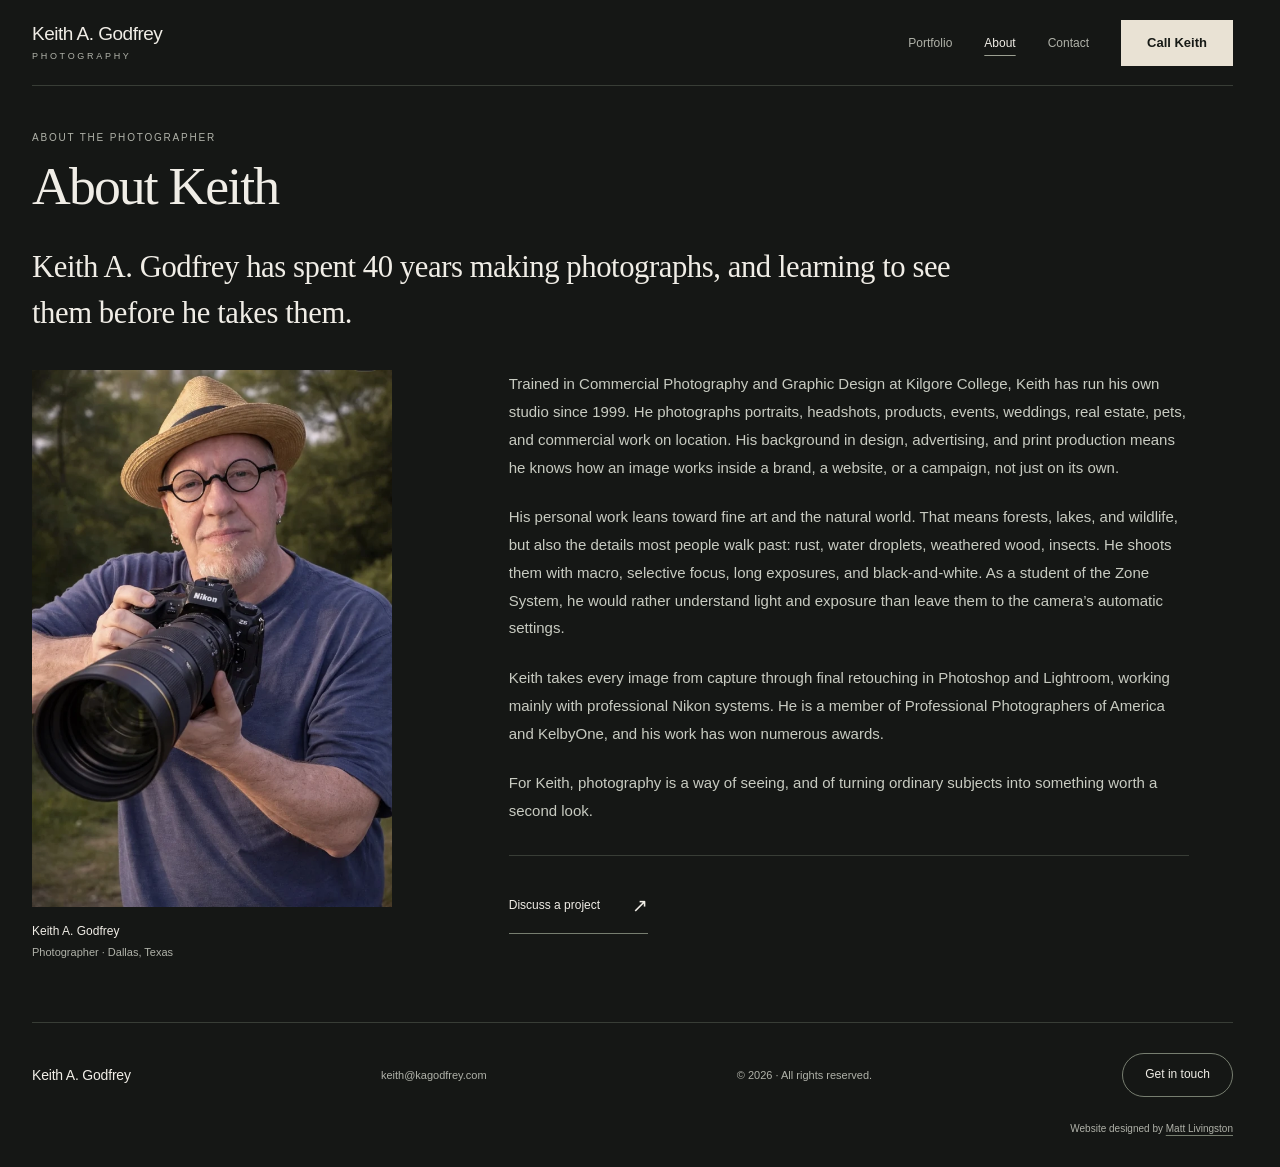
==== about/index.html @ 28122fe3 "revamp 11.12.26" ====
<!doctype html>
<html lang="en">
<head>
  <meta charset="utf-8">
  <meta name="viewport" content="width=device-width, initial-scale=1">
  <meta name="theme-color" content="#151715">
  <title>About Keith A. Godfrey | Photographer</title>
  <meta name="description" content="Meet Keith A. Godfrey, a Dallas photographer with 40 years of experience in photography, design, and image finishing.">
  <meta name="author" content="Keith A. Godfrey">
  <meta name="robots" content="index, follow, max-image-preview:large">
  <link rel="canonical" href="https://kagodfrey.com/about/">
  <meta property="og:type" content="website">
  <meta property="og:site_name" content="Keith A. Godfrey Photography">
  <meta property="og:locale" content="en_US">
  <meta property="og:url" content="https://kagodfrey.com/about/">
  <meta property="og:title" content="Keith Godfrey | Professional Photography">
  <meta property="og:description" content="Explore the photography and portfolio of Keith Godfrey.">
  <meta property="og:image" content="https://kagodfrey.com/og-image.png">
  <meta property="og:image:secure_url" content="https://kagodfrey.com/og-image.png">
  <meta property="og:image:type" content="image/png">
  <meta property="og:image:width" content="1200">
  <meta property="og:image:height" content="630">
  <meta property="og:image:alt" content="Keith Godfrey Photography — Keith holding his Nikon camera alongside portrait, event, commercial, and fine art photography services and KAGodfrey.com">
  <meta name="twitter:card" content="summary_large_image">
  <meta name="twitter:title" content="Keith Godfrey | Professional Photography">
  <meta name="twitter:description" content="Explore the photography and portfolio of Keith Godfrey.">
  <meta name="twitter:image" content="https://kagodfrey.com/og-image.png">
  <meta name="twitter:image:alt" content="Keith Godfrey Photography — Keith holding his Nikon camera alongside portrait, event, commercial, and fine art photography services and KAGodfrey.com">
  <link rel="icon" href="../favicon.svg" type="image/svg+xml">
  <link rel="stylesheet" href="../styles.css?v=20">
  <script src="../script.js?v=11" defer></script>

  <script type="application/ld+json">
{
  "@context": "https://schema.org",
  "@graph": [
    {
      "@type": "AboutPage",
      "@id": "https://kagodfrey.com/about/#webpage",
      "url": "https://kagodfrey.com/about/",
      "name": "About Keith A. Godfrey | Photographer",
      "description": "Meet Keith A. Godfrey, a Dallas photographer with 40 years of experience in photography, design, and image finishing.",
      "inLanguage": "en-US",
      "isPartOf": {
        "@id": "https://kagodfrey.com/#website"
      },
      "mainEntity": {
        "@id": "https://kagodfrey.com/#keith-godfrey"
      },
      "primaryImageOfPage": {
        "@type": "ImageObject",
        "url": "https://kagodfrey.com/og-image.png",
        "width": 1200,
        "height": 630,
        "caption": "Keith Godfrey Photography \u2014 Keith holding his Nikon camera alongside portrait, event, commercial, and fine art photography services and KAGodfrey.com"
      }
    },
    {
      "@type": "Person",
      "@id": "https://kagodfrey.com/#keith-godfrey",
      "name": "Keith A. Godfrey",
      "url": "https://kagodfrey.com/",
      "telephone": "+1-405-207-3636",
      "email": "keith@kagodfrey.com",
      "image": "https://kagodfrey.com/webp/keith-godfrey-dallas-photographer-camera-portrait.webp"
    }
  ]
}
  </script>
</head>
<body>
<a class="skip-link" href="#main">Skip to content</a><header class="site-header" id="top"><a class="brand" href="../" aria-label="Keith A. Godfrey home">Keith A. Godfrey<span>Photography</span></a><nav aria-label="Main navigation"><a href="../">Portfolio</a><a href="../about/" aria-current="page">About</a><a href="../contact/">Contact</a></nav><a class="call-button header-call" href="tel:+14052073636" aria-label="Call Keith at (405) 207-3636">Call Keith</a></header><main class="content-page about-page wrap" id="main" tabindex="-1">
  <p class="eyebrow">About the photographer</p>
  <h1>About Keith</h1>
  <p class="about-intro">Keith A. Godfrey has spent 40 years making photographs, and learning to see them before he takes them.</p>
  <div class="about-layout">
    <figure class="about-identity">
      <img class="about-portrait" src="../webp/previews/keith-godfrey-dallas-photographer-camera-portrait-640.webp" alt="Keith Godfrey holding his camera outdoors" width="1320" height="1967" srcset="../webp/previews/keith-godfrey-dallas-photographer-camera-portrait-640.webp 640w, ../webp/previews/keith-godfrey-dallas-photographer-camera-portrait-960.webp 960w, ../webp/keith-godfrey-dallas-photographer-camera-portrait.webp 1320w" sizes="(max-width: 600px) 260px, 360px">
      <figcaption>Keith A. Godfrey <span>Photographer · Dallas, Texas</span></figcaption>
    </figure>
    <div class="prose">
        <p>Trained in Commercial Photography and Graphic Design at Kilgore College, Keith has run his own studio since 1999. He photographs portraits, headshots, products, events, weddings, real estate, pets, and commercial work on location. His background in design, advertising, and print production means he knows how an image works inside a brand, a website, or a campaign, not just on its own.</p>
        <p>His personal work leans toward fine art and the natural world. That means forests, lakes, and wildlife, but also the details most people walk past: rust, water droplets, weathered wood, insects. He shoots them with macro, selective focus, long exposures, and black-and-white. As a student of the Zone System, he would rather understand light and exposure than leave them to the camera’s automatic settings.</p>
        <p>Keith takes every image from capture through final retouching in Photoshop and Lightroom, working mainly with professional Nikon systems. He is a member of Professional Photographers of America and KelbyOne, and his work has won numerous awards.</p>
        <p>For Keith, photography is a way of seeing, and of turning ordinary subjects into something worth a second look.</p>
      <div class="about-contact"><a class="line-link" href="../contact/">Discuss a project <span aria-hidden="true">↗</span></a></div>
    </div>
  </div>
</main><footer class="wrap"><a href="../" class="footer-name">Keith A. Godfrey</a><a class="footer-email" href="mailto:keith@kagodfrey.com">keith@kagodfrey.com</a><p>© <span id="year">2026</span> · All rights reserved.</p><a class="pill-link footer-contact" href="../contact/">Get in touch</a><p class="design-credit">Website designed by <a href="https://ManicWebmaster.com">Matt Livingston</a></p></footer><a class="call-button mobile-call" href="tel:+14052073636">Call Keith · (405) 207-3636</a>
</body>
</html>
---- styles.css ----
/* Keith A. Godfrey — a quiet frame for the photographs. */
:root {
  color-scheme: dark;
  --paper: #151715;
  --surface: #1e211e;
  --ink: #f0ede6;
  --muted: #b0b2a9;
  --line: #383d36;
  --accent: #e9e2d4;
  --sans: 'Helvetica Neue', Helvetica, Arial, sans-serif;
  --serif: Georgia, 'Times New Roman', serif;
  --gutter: 10px;
}
* { box-sizing: border-box; }
html { scroll-behavior: smooth; scroll-padding-top: 100px; scrollbar-gutter: stable; }
body { margin: 0; background: var(--paper); color: var(--ink); font-family: var(--sans); -webkit-font-smoothing: antialiased; }
body.viewer-open { overflow: hidden; }
::selection { background: var(--accent); color: var(--paper); }
a { color: inherit; text-decoration: none; }
button { font: inherit; cursor: pointer; }
a, button { -webkit-tap-highlight-color: transparent; }
main a { scroll-margin-block: 100px; }
a:focus-visible, button:focus-visible { outline: 2px solid var(--accent); outline-offset: 5px; }
figure, p, h1, h2 { margin: 0; }
img { display: block; width: 100%; height: auto; }
[hidden] { display: none !important; }
.wrap, .site-header { width: min(calc(100% - 64px), 1680px); margin-inline: auto; }
.site-header { position: sticky; top: 0; z-index: 10; min-height: 86px; display: flex; gap: 32px; align-items: center; justify-content: space-between; background: var(--paper); border-bottom: 1px solid var(--line); }
.brand { font-size: 19px; font-weight: 500; letter-spacing: -.5px; line-height: 1.2; white-space: nowrap; }
.brand span { display: block; margin-top: 5px; color: var(--muted); font-size: 9px; font-weight: 400; text-transform: uppercase; letter-spacing: 2.7px; }
.site-header nav { display: flex; gap: 32px; margin-left: auto; font-size: 12px; }
.site-header nav a { padding-block: 16px; color: var(--muted); transition: color .2s; }
.site-header nav a:hover, .site-header nav a[aria-current=page] { color: var(--ink); }
.site-header nav a[aria-current=page] { text-decoration: underline; text-decoration-color: #9b9f91; text-underline-offset: 8px; }
.call-button { display: inline-flex; justify-content: center; align-items: center; min-height: 46px; padding: 14px 26px; background: var(--accent); color: #171a16; font-size: 13px; font-weight: 650; transition: background .2s; }
.call-button:hover { background: #fff9ee; }
.call-button:focus-visible { outline-offset: 5px; }
.mobile-call { display: none; }
.micro { font-size: 12px; color: var(--muted); line-height: 1.6; }
.eyebrow { font-size: 10px; line-height: 1.5; font-weight: 400; text-transform: uppercase; letter-spacing: 1.8px; color: var(--muted); }
h1 { font: 400 clamp(38px, 4.2vw, 64px)/1.1 var(--serif); letter-spacing: -1.9px; }
.portfolio-heading { display: flex; justify-content: space-between; gap: 24px; align-items: center; margin: 27px 0 24px; }
.portfolio-heading h1 { font-size: clamp(34px, 3.6vw, 52px); }
.portfolio-heading .micro { margin-top: 8px; }
.line-link { display: inline-flex; gap: 32px; align-items: center; border-bottom: 1px solid #777e70; padding: 10px 0; font-size: 12px; }
.line-link:hover { border-color: var(--ink); }
.line-link span { font-size: 19px; }
.featured .eyebrow { display: flex; justify-content: space-between; gap: 16px; margin-bottom: 12px; }
.featured .eyebrow span { letter-spacing: .8px; }
.featured-grid { display: grid; grid-template-columns: minmax(0,.9372263fr) minmax(0,.9742033fr) minmax(0,1.3209877fr); gap: var(--gutter); align-items: start; }
.image-link { display: block; position: relative; overflow: hidden; background: var(--surface); }
.image-link img { object-fit: contain; }
.image-action { position: absolute; bottom: 12px; left: 12px; padding: 9px 12px; background: var(--accent); color: #171a16; font-size: 11px; opacity: 0; transform: translateY(4px); transition: opacity .2s, transform .2s; pointer-events: none; }
.image-link:hover .image-action, .image-link:focus-visible .image-action { opacity: 1; transform: none; }
.gallery { margin-top: 28px; }
.gallery-heading { display: flex; align-items: center; justify-content: space-between; gap: 20px; margin-bottom: 15px; padding-top: 20px; border-top: 1px solid var(--line); }
.gallery-heading h2 { font-size: 17px; font-weight: 450; letter-spacing: -.2px; }
.gallery-heading .micro { font-size: 11px; }
/* A usable native grid remains if JavaScript is unavailable. */
.gallery-grid { display: grid; grid-template-columns: repeat(3, minmax(0, 1fr)); gap: var(--gutter); align-items: start; }
.gallery-grid.rows-ready { display: flex; flex-wrap: wrap; align-content: flex-start; }
.gallery-grid.rows-ready .photograph { flex: 0 0 auto; min-width: 0; }
.gallery-grid.rows-ready .image-link, .gallery-grid.rows-ready img { width: 100%; height: 100%; }
footer { display: flex; flex-wrap: wrap; justify-content: space-between; align-items: center; gap: 24px; border-top: 1px solid var(--line); margin-top: 36px; padding-block: 30px; }
.footer-name { font-size: 14px; font-weight: 500; letter-spacing: -.2px; }
footer p, .footer-email { font-size: 11px; color: var(--muted); }
.footer-email:hover { color: var(--ink); }
.skip-link { position: fixed; top: -100px; left: 20px; z-index: 30; background: var(--accent); color: #171a16; padding: 14px; }
.skip-link:focus { top: 20px; }
.content-page { min-height: calc(100svh - 190px); padding-block: 44px 24px; }
.content-page > h1 { margin: 12px 0 36px; }
.about-layout { display: grid; grid-template-columns: minmax(200px, .85fr) minmax(0, 1.5fr); gap: clamp(36px, 7vw, 100px); max-width: 1160px; }
.about-portrait { max-width: 360px; }
.about-intro { max-width: 930px; margin: -8px 0 34px; font: 400 clamp(24px, 2.4vw, 32px)/1.5 var(--serif); letter-spacing: -.45px; }
.about-identity { max-width: 360px; }
.about-identity figcaption { margin-top: 15px; color: var(--ink); font-size: 12px; line-height: 1.6; }
.about-identity figcaption span { display: block; margin-top: 3px; color: var(--muted); font-size: 11px; }
.about-page .prose > p:first-child { font: inherit; color: inherit; letter-spacing: normal; }
.about-contact { margin-top: 30px; padding-top: 18px; border-top: 1px solid var(--line); }
.prose { max-width: 680px; font-size: 15px; line-height: 1.85; color: #c8cbc1; }
.prose p { margin-bottom: 22px; }
.prose p:first-child, .lead { color: var(--ink); font: 400 27px/1.5 var(--serif); letter-spacing: -.45px; }
.prose .line-link { margin-top: 4px; color: var(--ink); }
/* Contact methods share a baseline and leave no empty form area. */
.contact-intro { margin-bottom: 32px; }
.contact-intro p:first-child { margin-bottom: 12px; }
.contact-layout { display: grid; grid-template-columns: 1fr 1fr; gap: clamp(30px, 6vw, 90px); max-width: 1160px; }
.contact-method { min-width: 0; border-top: 1px solid var(--line); padding-top: 22px; }
.contact-number, .contact-email { display: block; width: fit-content; color: var(--ink); font-size: clamp(25px, 3vw, 42px); font-weight: 400; letter-spacing: -1.2px; margin: 22px 0 27px; line-height: 1.4; }
.contact-email { font-size: clamp(24px, 2.5vw, 36px); padding-block: 4px; overflow-wrap: anywhere; }
.contact-number:hover, .contact-email:hover { text-decoration: underline; text-underline-offset: 8px; text-decoration-thickness: 1px; }
.contact-method .line-link { min-height: 46px; }
/* The complete photograph remains visible in the viewer. */
.lightbox { border: 0; padding: 78px 80px 64px; width: 100vw; max-width: 100vw; height: 100dvh; max-height: 100dvh; background: #0e100e; color: var(--ink); }
.lightbox[open] { display: flex; align-items: center; justify-content: center; }
.lightbox::backdrop { background: #0e100e; }
.viewer-top { position: absolute; top: 20px; left: 30px; right: 30px; display: flex; align-items: center; justify-content: space-between; font-size: 11px; color: var(--muted); }
.lightbox button { background: transparent; border: 0; color: var(--ink); padding: 12px; }
.viewer-close { font-size: 12px; }
.viewer-close span { margin-left: 20px; font-size: 27px; vertical-align: middle; }
.viewer-prev, .viewer-next { position: absolute; top: 46%; font-size: 30px; min-width: 44px; min-height: 44px; }
.viewer-prev { left: 12px; } .viewer-next { right: 12px; }
.viewer-content { width: 100%; max-width: 1600px; height: 100%; display: flex; flex-direction: column; align-items: center; justify-content: center; }
.viewer-image { width: auto; max-width: 100%; height: auto; min-height: 0; max-height: calc(100% - 45px); object-fit: contain; touch-action: pan-y; }
.viewer-caption { display: flex; justify-content: space-between; align-items: start; gap: 25px; width: 100%; padding-top: 18px; font-size: 11px; color: var(--muted); }
.viewer-counter { white-space: nowrap; }
.viewer-help { position: absolute; bottom: 18px; left: 30px; right: 30px; text-align: center; font-size: 10px; color: var(--muted); }
@media(min-width:1800px) { .featured-grid { max-width: 1440px; margin-inline: auto; } }
@media(max-width:900px) {
  .wrap, .site-header { width: calc(100% - 40px); }
  .site-header { gap: 24px; }.site-header nav { gap: 24px; }
  .gallery-grid { grid-template-columns: repeat(2, minmax(0,1fr)); }
  .about-layout { gap: 36px; }
}
@media(max-width:600px) {
  :root { --gutter: 7px; }
  html { scroll-padding-top: 90px; }
  body { padding-bottom: calc(84px + env(safe-area-inset-bottom)); }
  .wrap, .site-header { width: calc(100% - 28px); }
  .site-header { min-height: 74px; gap: 12px; }
  .brand { font-size: clamp(14px, 4vw, 18px); letter-spacing: -.5px; }
  .brand span { font-size: 8px; letter-spacing: 2px; }
  .site-header nav { gap: 16px; font-size: 11px; }
  .header-call { display: none; }
  .mobile-call { display: flex; position: fixed; z-index: 15; bottom: calc(12px + env(safe-area-inset-bottom)); left: 14px; right: 14px; min-height: 52px; box-shadow: 0 0 0 6px var(--paper), 0 8px 24px #0006; }
  .viewer-open .mobile-call { visibility: hidden; }
  .portfolio-heading { align-items: end; gap: 12px; margin: 23px 0; }
  .portfolio-heading h1 { font-size: 32px; letter-spacing: -1.5px; }
  .portfolio-heading .micro { font-size: 10px; max-width: 205px; }
  .portfolio-heading .line-link { font-size: 10px; gap: 12px; max-width: 86px; flex-shrink: 0; line-height: 1.5; }
  .featured .eyebrow { font-size: 9px; letter-spacing: 1.1px; }
  .featured .eyebrow span { font-size: 8px; }
  .featured-grid { grid-template-columns: minmax(0,.9372263fr) minmax(0,.9742033fr); }
  .featured-grid .photograph:last-child { display: none; }
  .gallery { margin-top: 22px; }
  .gallery-heading { padding-top: 17px; margin-bottom: 13px; }
  .gallery-heading h2 { font-size: 16px; }
  .gallery-heading .micro { font-size: 10px; }
  .image-action { display: none; }
  footer { flex-wrap: wrap; gap: 16px; margin-top: 28px; padding-block: 26px; }
  .footer-name { width: 100%; }
  footer p, .footer-email { font-size: 10px; }
  .content-page { padding-block: 30px 12px; min-height: calc(100svh - 290px); }
  .content-page > h1 { margin-bottom: 26px; font-size: 44px; }
  .about-layout, .contact-layout { grid-template-columns: 1fr; gap: 28px; }
  .about-portrait { max-width: 260px; }
  .about-intro { margin: -8px 0 27px; font-size: 24px; }
  .about-identity { max-width: 260px; }
  .contact-intro { margin-bottom: 28px; }
  .contact-method { padding-top: 19px; }
  .contact-method .call-button { display: none; }
  .contact-email { font-size: clamp(23px, 5.8vw, 30px); margin-block: 18px 22px; }
  .prose { font-size: 15px; }.prose p:first-child { font-size: 24px; }
  .contact-number { font-size: clamp(29px, 7.5vw, 36px); margin-block: 18px 22px; }
  .lightbox { padding: 72px 36px 70px; }
  .viewer-top { left: 18px; right: 10px; font-size: 9px; }
  .viewer-close span { margin-left: 10px; }
  .viewer-prev { left: 0; }.viewer-next { right: 0; }
  .viewer-prev, .viewer-next { font-size: 23px; min-width: 44px; min-height: 44px; padding: 5px !important; }
  .viewer-caption { font-size: 10px; }.viewer-help { font-size: 9px; line-height: 1.5; }
}
@media(max-width:360px) { .site-header nav { gap: 11px; }.portfolio-heading h1 { font-size: 29px; } }
@media(prefers-reduced-motion:reduce) { html { scroll-behavior:auto; } *,*::before,*::after { transition:none !important; animation:none !important; } }

/* Contact form */
.contact-form-section { display:grid; grid-template-columns: .75fr 1.4fr; gap:clamp(30px,6vw,90px); max-width:1160px; margin-top:46px; padding-top:32px; border-top:1px solid var(--line); }
.form-intro h2 { font:400 32px/1.2 var(--serif); letter-spacing:-.8px; margin-bottom:12px; }
.form-intro p { color:var(--muted); font-size:14px; line-height:1.7; max-width:230px; }
.form-fields { border:0; margin:0; padding:0; min-width:0; }
.form-grid { display:grid; grid-template-columns:repeat(2,minmax(0,1fr)); gap:22px 18px; }
.form-field { min-width:0; }
.form-field-wide { grid-column:1/-1; }
.form-field label { display:block; font-size:13px; margin-bottom:9px; }
.form-field label span { font-size:11px; color:var(--muted); }
.form-field input, .form-field textarea { width:100%; border:1px solid #666d60; border-radius:0; background:var(--surface); color:var(--ink); padding:13px 14px; font:400 16px/1.5 var(--sans); }
.form-field input { min-height:50px; }
.form-field textarea { resize:vertical; min-height:150px; }
.form-field input, .form-field textarea { scroll-margin-block: 110px; }
.form-field input:focus-visible, .form-field textarea:focus-visible { outline:2px solid var(--accent); outline-offset:3px; }
.form-submit { min-height:48px; margin-top:22px; padding:13px 25px; border:1px solid var(--accent); border-radius:0; background:var(--surface); color:var(--ink); font-size:13px; }
.form-submit:hover:not(:disabled) { background:#353a33; }
.form-fields:disabled { opacity:.7; }
.form-submit:disabled { cursor:wait; }
.form-status { margin-top:18px; font-size:14px; line-height:1.7; scroll-margin-block:110px; }
.form-status:empty { display:none; }
.form-status[data-state=success] { color:#d5e6bd; }
.form-status[data-state=error] { color:#ffd0c2; }
.form-status:focus { outline:1px solid var(--line); outline-offset:8px; }
.visually-hidden { position:absolute; width:1px; height:1px; padding:0; margin:-1px; overflow:hidden; clip-path:inset(50%); white-space:nowrap; border:0; }
@media(max-width:700px) { .contact-form-section { grid-template-columns:1fr; gap:24px; margin-top:32px; padding-top:26px; }.form-intro p { max-width:none; } }
@media(max-width:440px) { .form-grid { grid-template-columns:1fr; gap:18px; } }

/* Quiet pill actions and the studio's design credit. */
.pill-link { display:inline-flex; align-items:center; justify-content:center; gap:18px; min-height:44px; border:1px solid #777e70; border-radius:999px; padding:11px 22px; color:var(--ink); font-size:12px; line-height:1.4; transition:background .2s,border-color .2s; }
.pill-link:hover { background:var(--surface); border-color:var(--accent); }
.pill-link span { font-size:17px; }
footer .design-credit { flex-basis:100%; text-align:right; margin-top:0; font-size:10px; line-height:1.6; color:var(--muted); }
.design-credit a { text-decoration:underline; text-underline-offset:3px; text-decoration-color:#777e70; }
.design-credit a:hover { color:var(--ink); }
@media(max-width:600px) {
  .portfolio-heading { flex-wrap:wrap; align-items:center; }
  .portfolio-heading .pill-link { flex-shrink:0; font-size:11px; gap:12px; padding:10px 16px; }
  footer .design-credit { text-align:left; }
}
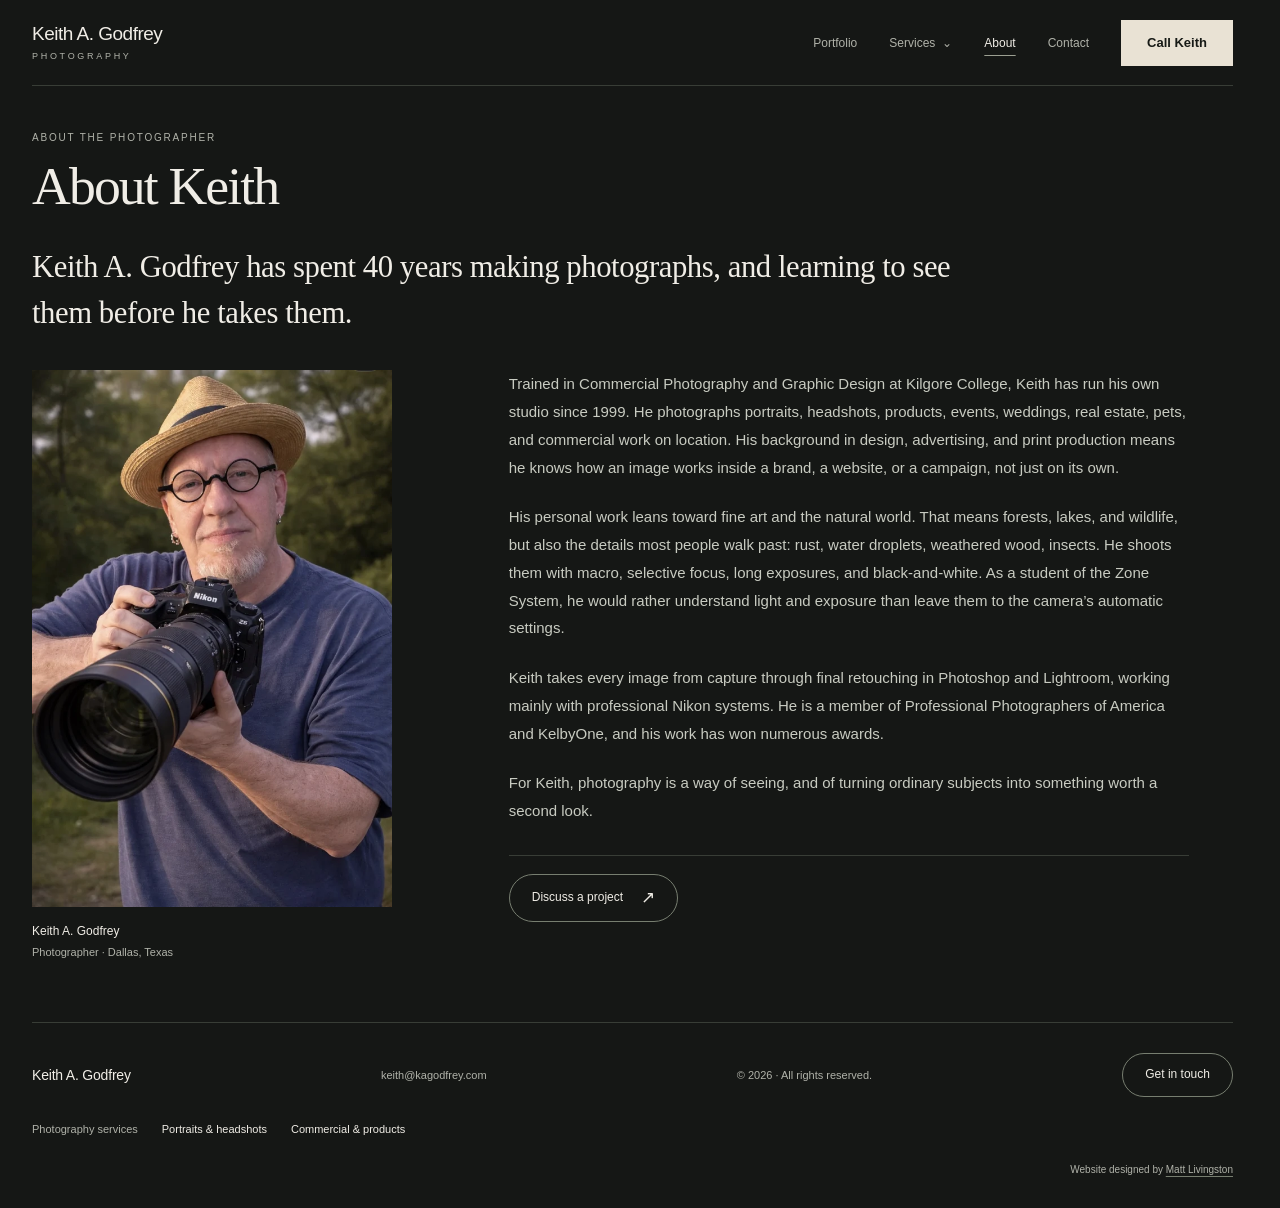
==== commit 4b9e845b: "..." ====
--- a/about/index.html
+++ b/about/index.html
@@ -27,8 +27,8 @@
   <meta name="twitter:image" content="https://kagodfrey.com/og-image.png">
   <meta name="twitter:image:alt" content="Keith Godfrey Photography — Keith holding his Nikon camera alongside portrait, event, commercial, and fine art photography services and KAGodfrey.com">
   <link rel="icon" href="../favicon.svg" type="image/svg+xml">
-  <link rel="stylesheet" href="../styles.css?v=20">
-  <script src="../script.js?v=11" defer></script>
+  <link rel="stylesheet" href="../styles.css?v=21">
+  <script src="../script.js?v=12" defer></script>
 
   <script type="application/ld+json">
 {
@@ -69,7 +69,7 @@
   </script>
 </head>
 <body>
-<a class="skip-link" href="#main">Skip to content</a><header class="site-header" id="top"><a class="brand" href="../" aria-label="Keith A. Godfrey home">Keith A. Godfrey<span>Photography</span></a><nav aria-label="Main navigation"><a href="../">Portfolio</a><a href="../about/" aria-current="page">About</a><a href="../contact/">Contact</a></nav><a class="call-button header-call" href="tel:+14052073636" aria-label="Call Keith at (405) 207-3636">Call Keith</a></header><main class="content-page about-page wrap" id="main" tabindex="-1">
+<a class="skip-link" href="#main">Skip to content</a><header class="site-header" id="top"><a class="brand" href="../" aria-label="Keith A. Godfrey home">Keith A. Godfrey<span>Photography</span></a><nav aria-label="Main navigation"><a href="../">Portfolio</a><details class="services-menu"><summary>Services <span aria-hidden="true">⌄</span></summary><div class="services-dropdown"><a href="../portrait-headshot-photography/">Portraits &amp; headshots</a><a href="../commercial-product-photography/">Commercial &amp; products</a></div></details><a href="../about/" aria-current="page">About</a><a href="../contact/">Contact</a></nav><a class="call-button header-call" href="tel:+14052073636" aria-label="Call Keith at (405) 207-3636">Call Keith</a></header><main class="content-page about-page wrap" id="main" tabindex="-1">
   <p class="eyebrow">About the photographer</p>
   <h1>About Keith</h1>
   <p class="about-intro">Keith A. Godfrey has spent 40 years making photographs, and learning to see them before he takes them.</p>
@@ -83,9 +83,9 @@
         <p>His personal work leans toward fine art and the natural world. That means forests, lakes, and wildlife, but also the details most people walk past: rust, water droplets, weathered wood, insects. He shoots them with macro, selective focus, long exposures, and black-and-white. As a student of the Zone System, he would rather understand light and exposure than leave them to the camera’s automatic settings.</p>
         <p>Keith takes every image from capture through final retouching in Photoshop and Lightroom, working mainly with professional Nikon systems. He is a member of Professional Photographers of America and KelbyOne, and his work has won numerous awards.</p>
         <p>For Keith, photography is a way of seeing, and of turning ordinary subjects into something worth a second look.</p>
-      <div class="about-contact"><a class="line-link" href="../contact/">Discuss a project <span aria-hidden="true">↗</span></a></div>
+      <div class="about-contact"><a class="pill-link" href="../contact/">Discuss a project <span aria-hidden="true">↗</span></a></div>
     </div>
   </div>
-</main><footer class="wrap"><a href="../" class="footer-name">Keith A. Godfrey</a><a class="footer-email" href="mailto:keith@kagodfrey.com">keith@kagodfrey.com</a><p>© <span id="year">2026</span> · All rights reserved.</p><a class="pill-link footer-contact" href="../contact/">Get in touch</a><p class="design-credit">Website designed by <a href="https://ManicWebmaster.com">Matt Livingston</a></p></footer><a class="call-button mobile-call" href="tel:+14052073636">Call Keith · (405) 207-3636</a>
+</main><footer class="wrap"><a href="../" class="footer-name">Keith A. Godfrey</a><a class="footer-email" href="mailto:keith@kagodfrey.com">keith@kagodfrey.com</a><p>© <span id="year">2026</span> · All rights reserved.</p><a class="pill-link footer-contact" href="../contact/">Get in touch</a><div class="footer-services"><span>Photography services</span><a href="../portrait-headshot-photography/">Portraits &amp; headshots</a><a href="../commercial-product-photography/">Commercial &amp; products</a></div><p class="design-credit">Website designed by <a href="https://ManicWebmaster.com">Matt Livingston</a></p></footer><a class="call-button mobile-call" href="tel:+14052073636">Call Keith · (405) 207-3636</a>
 </body>
 </html>
--- a/styles.css
+++ b/styles.css
@@ -202,3 +202,81 @@
   .portfolio-heading .pill-link { flex-shrink:0; font-size:11px; gap:12px; padding:10px 16px; }
   footer .design-credit { text-align:left; }
 }
+
+/* Shared service navigation. Native details keeps the links accessible without JavaScript. */
+.services-menu { position:relative; }
+.services-menu > summary { display:flex; align-items:center; gap:7px; min-height:46px; padding-block:16px; color:var(--muted); cursor:pointer; list-style:none; }
+.services-menu > summary::-webkit-details-marker { display:none; }
+.services-menu > summary:hover, .services-menu[open] > summary, .services-menu.is-current > summary { color:var(--ink); }
+.services-menu.is-current > summary { text-decoration:underline; text-underline-offset:8px; text-decoration-color:#9b9f91; }
+.services-menu > summary:focus-visible { outline:2px solid var(--accent); outline-offset:4px; }
+.services-dropdown { position:absolute; z-index:20; top:calc(100% + 5px); right:0; width:270px; padding:7px; border:1px solid var(--line); background:var(--surface); box-shadow:0 12px 24px #0004; }
+.site-header nav .services-dropdown a { display:block; padding:14px 12px; line-height:1.5; }
+.site-header nav .services-dropdown a:hover { background:#2a3028; }
+.footer-services { flex-basis:100%; display:flex; flex-wrap:wrap; align-items:center; gap:14px 24px; font-size:11px; line-height:1.6; }
+.footer-services > span { color:var(--muted); }
+.footer-services a:hover { text-decoration:underline; text-underline-offset:4px; }
+/* Service pages share the portfolio's quiet typography and uncropped photographs. */
+.service-page { padding-top:25px; }
+.breadcrumbs { display:flex; flex-wrap:wrap; align-items:center; gap:10px; color:var(--muted); font-size:11px; line-height:1.6; margin-bottom:30px; }
+.breadcrumbs a:hover { color:var(--ink); }
+.service-hero { display:grid; grid-template-columns:1.15fr 1fr; align-items:center; gap:clamp(36px,6vw,90px); }
+.service-hero-copy { min-width:0; max-width:680px; }
+.service-hero h1 { margin:14px 0 22px; font-size:clamp(40px,4.7vw,70px); line-height:1.06; }
+.service-lead { font:400 clamp(22px,2vw,28px)/1.5 var(--serif); letter-spacing:-.4px; margin-bottom:20px; }
+.service-intro, .service-overview p, .service-planning p { color:#c8cbc1; font-size:15px; line-height:1.85; }
+.service-actions { display:flex; flex-wrap:wrap; align-items:center; gap:14px; margin-top:26px; }
+.service-hero-image { width:100%; max-width:500px; justify-self:end; }
+.service-overview, .service-planning { display:grid; grid-template-columns:.85fr 1.4fr; gap:clamp(36px,8vw,110px); margin-top:56px; padding-top:30px; border-top:1px solid var(--line); }
+.service-overview h2, .service-planning h2 { font:400 clamp(28px,3vw,40px)/1.25 var(--serif); letter-spacing:-.7px; margin-top:12px; max-width:400px; }
+.service-overview .line-link { margin-top:18px; }
+.service-uses { margin-top:40px; }
+.service-uses-grid { display:grid; grid-template-columns:repeat(3,minmax(0,1fr)); gap:32px; margin-top:20px; }
+.service-uses h3 { margin:0 0 12px; color:var(--ink); font-size:17px; line-height:1.4; font-weight:500; }
+.service-uses p { color:#c8cbc1; font-size:14px; line-height:1.85; }
+.service-work { margin-top:48px; }
+.service-section-heading { display:flex; flex-wrap:wrap; justify-content:space-between; align-items:center; gap:20px; }
+.service-section-heading h2, .service-questions h2 { font:400 clamp(26px,2.5vw,36px)/1.25 var(--serif); letter-spacing:-.7px; }
+.service-work-note { color:var(--muted); max-width:720px; font-size:13px; line-height:1.8; margin:14px 0 24px; }
+.service-work-grid { display:grid; align-items:start; gap:var(--gutter); }
+.service-delivery { margin:25px 0 0; }
+.service-delivery > div { display:grid; grid-template-columns:125px minmax(0,1fr); gap:20px; padding:16px 0; border-top:1px solid var(--line); font-size:14px; line-height:1.7; }
+.service-delivery dt { color:var(--ink); }.service-delivery dd { margin:0; color:var(--muted); }
+.service-questions { display:grid; grid-template-columns:.85fr 1.4fr; gap:clamp(36px,8vw,110px); margin-top:48px; }
+.service-faq { border-top:1px solid var(--line); }
+.service-faq:last-child { border-bottom:1px solid var(--line); }
+.service-faq > summary { cursor:pointer; padding:21px 4px; font-size:15px; line-height:1.6; }
+.service-faq > summary:focus-visible { outline:2px solid var(--accent); outline-offset:3px; }
+.service-faq p { color:#c8cbc1; font-size:14px; line-height:1.85; padding:0 4px 22px; }
+.service-cta { display:flex; flex-wrap:wrap; align-items:center; justify-content:space-between; gap:28px; background:var(--surface); padding:32px; margin-top:48px; }
+.service-cta h2 { max-width:620px; font:400 clamp(28px,3vw,40px)/1.25 var(--serif); letter-spacing:-.7px; margin-top:12px; }
+.service-cta .service-actions { margin:0; }
+.service-related { display:flex; flex-wrap:wrap; gap:12px 24px; font-size:13px; line-height:1.7; margin:24px 0 8px; }
+.service-related > span { color:var(--muted); }.service-related a { text-decoration:underline; text-underline-offset:5px; }
+@media(max-width:760px) {
+  body { padding-bottom:calc(84px + env(safe-area-inset-bottom)); }
+  .site-header { display:grid; grid-template-columns:1fr; gap:4px; min-height:0; padding-top:13px; }
+  .site-header nav { position:relative; grid-column:1/-1; justify-content:space-between; margin:0; gap:14px; font-size:12px; }
+  .site-header nav > a, .services-menu > summary { padding-block:14px; min-height:44px; }
+  .services-menu { position:static; }
+  .services-dropdown { top:100%; left:0; right:0; width:auto; }
+  .header-call { display:none; }
+  .mobile-call { display:flex; position:fixed; z-index:15; bottom:calc(12px + env(safe-area-inset-bottom)); left:14px; right:14px; min-height:52px; box-shadow:0 0 0 6px var(--paper),0 8px 24px #0006; }
+  html { scroll-padding-top:125px; }
+  main a { scroll-margin-block:125px; }
+  .service-hero { grid-template-columns:1fr; gap:30px; }
+  .service-hero-image { justify-self:center; max-width:430px; }
+  .service-overview, .service-planning, .service-questions { grid-template-columns:1fr; gap:24px; margin-top:36px; padding-top:24px; }
+  .service-uses-grid { grid-template-columns:1fr; gap:26px; }
+  .service-page { padding-top:20px; }
+  .breadcrumbs { font-size:10px; margin-bottom:25px; }
+  .service-hero h1 { font-size:clamp(39px,8vw,58px); }
+  .service-lead { font-size:24px; }
+  .service-work { margin-top:36px; }
+  .service-section-heading { align-items:start; }
+  .service-work-grid { grid-template-columns:1fr !important; gap:15px; }
+  .service-work-grid .photograph { width:min(100%,430px); margin-inline:auto; }
+  .service-delivery > div { grid-template-columns:100px minmax(0,1fr); gap:16px; font-size:13px; }
+  .service-cta { padding:24px; margin-top:36px; }
+  .footer-services { align-items:start; flex-direction:column; gap:12px; }
+}
